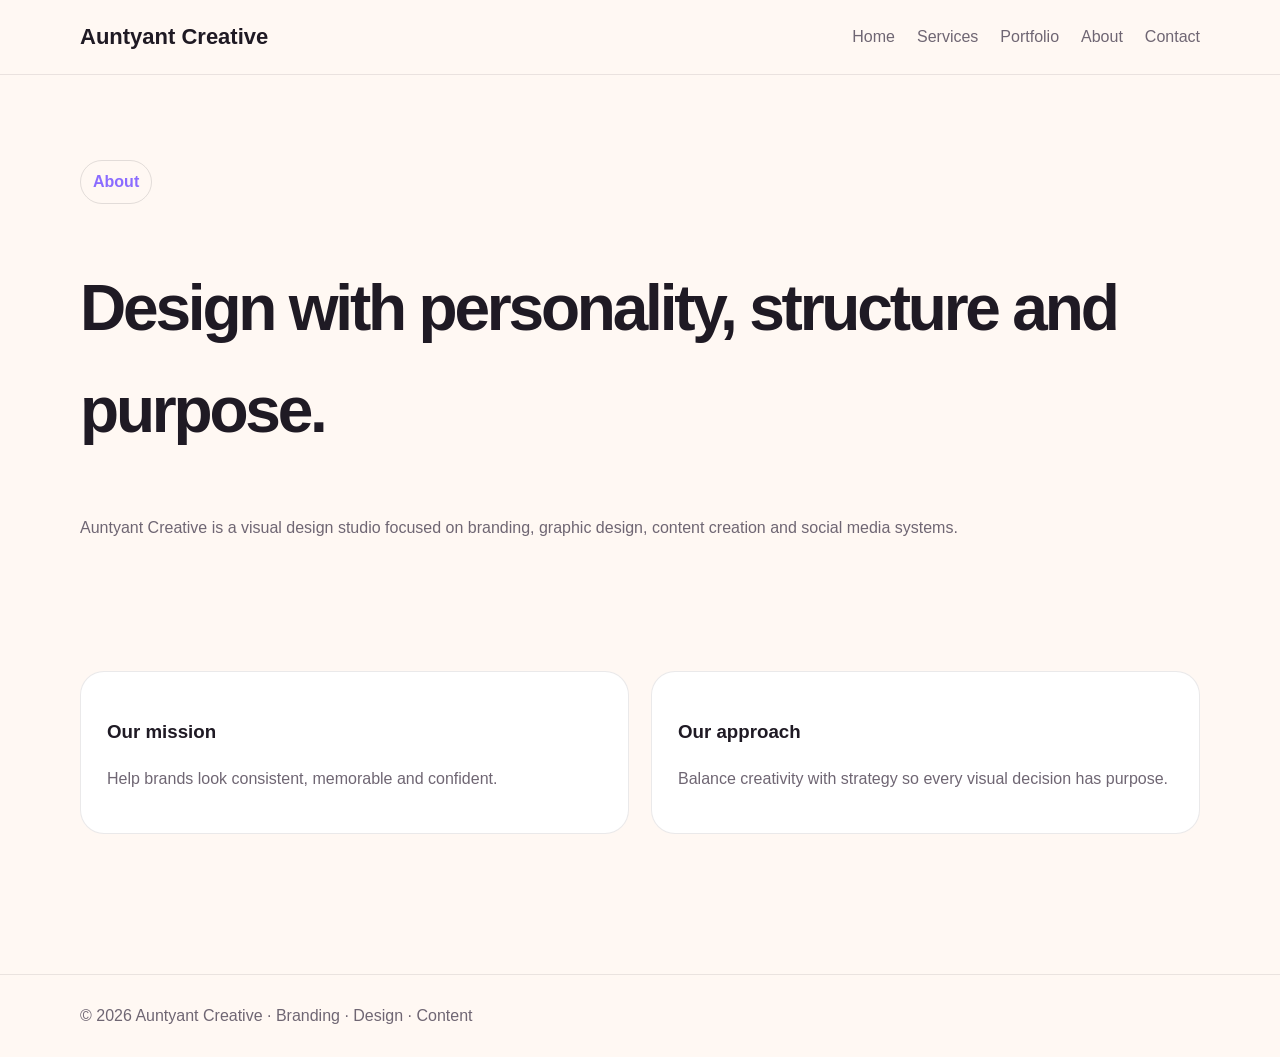
==== about.html @ 15f426d8 "Add files via upload" ====
<!doctype html><html lang="en"><head><meta charset="utf-8"><meta name="viewport" content="width=device-width,initial-scale=1"><meta name="description" content="Auntyant Creative — branding, graphic design, visual content and social media."><title>About | Auntyant Creative</title><link rel="stylesheet" href="assets/css/style.css"></head><body><header><div class="container nav"><a class="brand" href="index.html">Auntyant Creative</a><nav class="navlinks"><a href="index.html">Home</a><a href="services.html">Services</a><a href="portfolio.html">Portfolio</a><a href="about.html">About</a><a href="contact.html">Contact</a></nav></div></header><main><section class="page"><div class="container"><span class="badge">About</span><h1>Design with personality, structure and purpose.</h1><p class="muted">Auntyant Creative is a visual design studio focused on branding, graphic design, content creation and social media systems.</p></div></section><section class="section"><div class="container two"><div class="card"><h3>Our mission</h3><p class="muted">Help brands look consistent, memorable and confident.</p></div><div class="card"><h3>Our approach</h3><p class="muted">Balance creativity with strategy so every visual decision has purpose.</p></div></div></section></main><footer><div class="container">© <span data-year></span> Auntyant Creative · Branding · Design · Content</div></footer><script src="assets/js/main.js"></script></body></html>
---- assets/css/style.css ----
body{margin:0;font-family:Arial,sans-serif;background:#fff8f3;color:#1f1a24;line-height:1.6}
a{text-decoration:none;color:inherit}.container{width:min(1120px,calc(100% - 40px));margin:auto}
header{position:sticky;top:0;background:#fff8f3ee;border-bottom:1px solid #1f1a2418}
.nav{height:74px;display:flex;align-items:center;justify-content:space-between}.brand{font-weight:900;font-size:22px}
.navlinks{display:flex;gap:22px;color:#6f6673}.hero{padding:110px 0 85px;background:radial-gradient(circle at 12% 0%,#ff7a6e1f,transparent 28%),radial-gradient(circle at 88% 5%,#8b6cff1a,transparent 30%)}
.hero-grid{display:grid;grid-template-columns:1.05fr .95fr;gap:50px;align-items:center}.badge{display:inline-block;padding:8px 12px;border:1px solid #1f1a2420;border-radius:99px;color:#8b6cff;font-weight:700}
.hero h1{font-size:clamp(3.1rem,7vw,6.2rem);line-height:.95;letter-spacing:-.06em;margin:20px 0}.grad{background:linear-gradient(90deg,#ff7a6e,#8b6cff);-webkit-background-clip:text;color:transparent}
.muted{color:#6f6673}.btn{display:inline-block;padding:13px 18px;border-radius:14px;font-weight:800;margin-right:10px}.primary{background:linear-gradient(135deg,#ff7a6e,#8b6cff);color:white}.secondary{border:1px solid #1f1a2420;background:white}
.panel,.card{background:#fff;border:1px solid #1f1a2418;border-radius:24px;padding:26px}.panel{min-height:380px;display:flex;flex-direction:column;justify-content:center;background:linear-gradient(145deg,#fff,#fff0eb 60%,#eee7ff)}
.poster{background:#1f1a24;color:white;border-radius:22px;padding:24px}.poster h3{font-size:2rem;margin:10px 0}.line{height:8px;border-radius:99px;background:linear-gradient(90deg,#ff7a6e,#8b6cff);width:75%}
.section{padding:80px 0}.section h2,.page h1{font-size:clamp(2.2rem,5vw,4.2rem);letter-spacing:-.05em}.grid3{display:grid;grid-template-columns:repeat(3,1fr);gap:20px}
.page{padding:85px 0 35px}.portfolio,.two{display:grid;grid-template-columns:1fr 1fr;gap:22px}.process{display:grid;grid-template-columns:repeat(4,1fr);gap:18px}
.step{background:#fff;border:1px solid #1f1a2418;border-radius:22px;padding:24px}.step span{color:#ff7a6e;font-weight:900}
input,textarea{width:100%;box-sizing:border-box;margin:8px 0;padding:14px;background:white;border:1px solid #1f1a2420;border-radius:12px;color:#1f1a24}textarea{min-height:140px}
footer{border-top:1px solid #1f1a2418;padding:28px 0;color:#6f6673;margin-top:60px}
@media(max-width:850px){.hero-grid,.grid3,.portfolio,.two{grid-template-columns:1fr}.process{grid-template-columns:1fr 1fr}.navlinks{gap:12px;font-size:14px}}
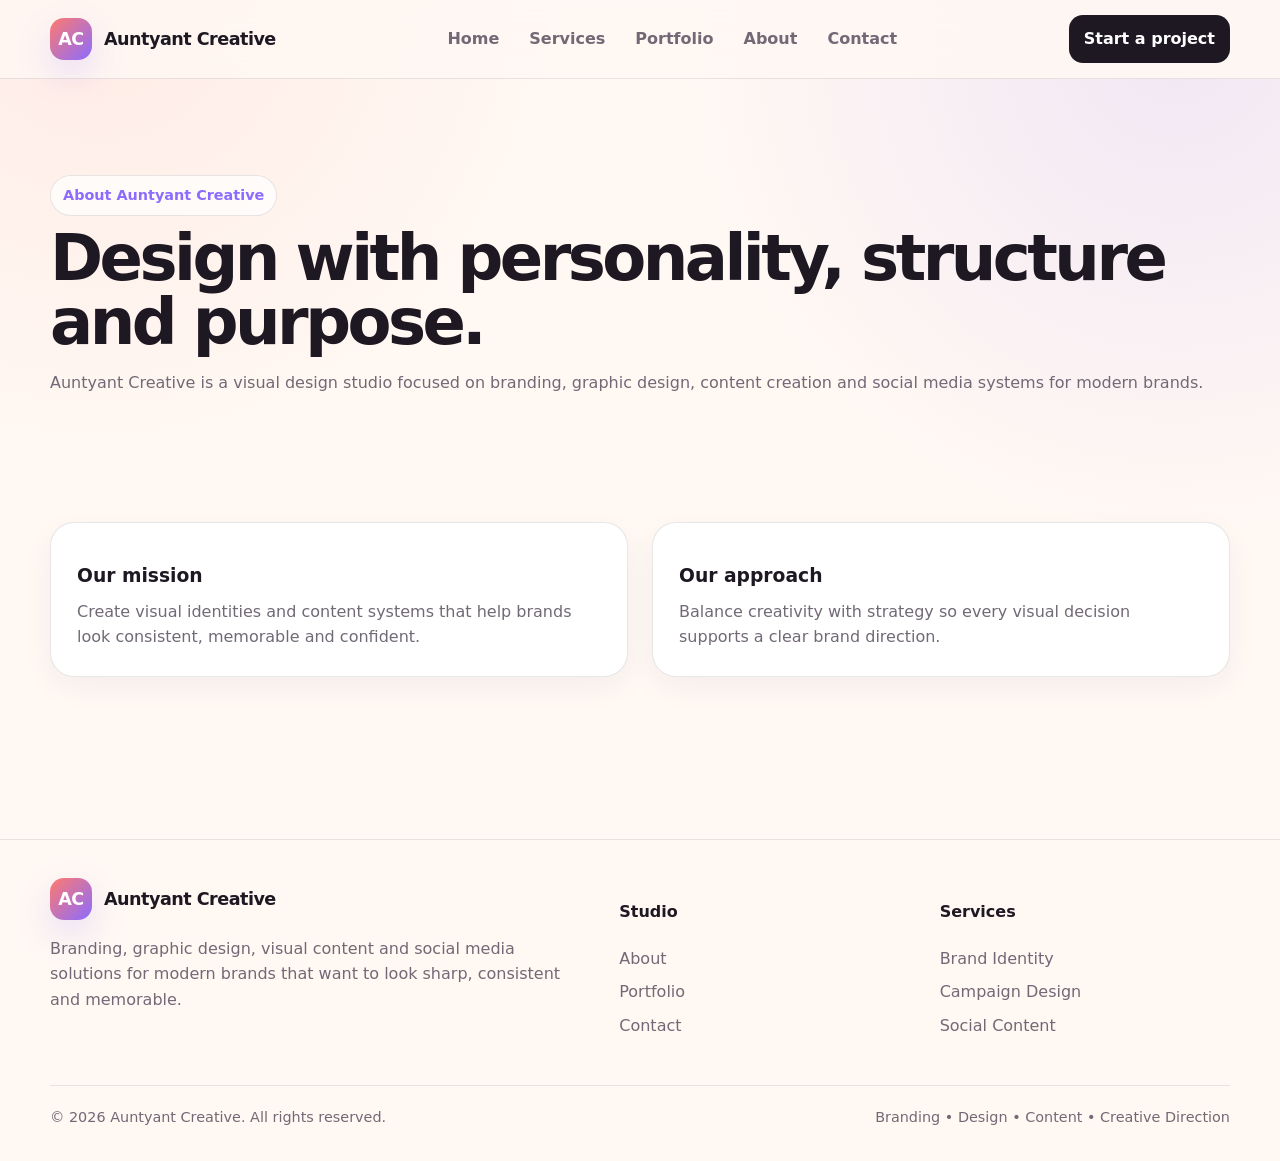
==== commit 4341ec7a: "Add files via upload" ====
--- a/about.html
+++ b/about.html
@@ -1 +1,63 @@
-<!doctype html><html lang="en"><head><meta charset="utf-8"><meta name="viewport" content="width=device-width,initial-scale=1"><meta name="description" content="Auntyant Creative — branding, graphic design, visual content and social media."><title>About | Auntyant Creative</title><link rel="stylesheet" href="assets/css/style.css"></head><body><header><div class="container nav"><a class="brand" href="index.html">Auntyant Creative</a><nav class="navlinks"><a href="index.html">Home</a><a href="services.html">Services</a><a href="portfolio.html">Portfolio</a><a href="about.html">About</a><a href="contact.html">Contact</a></nav></div></header><main><section class="page"><div class="container"><span class="badge">About</span><h1>Design with personality, structure and purpose.</h1><p class="muted">Auntyant Creative is a visual design studio focused on branding, graphic design, content creation and social media systems.</p></div></section><section class="section"><div class="container two"><div class="card"><h3>Our mission</h3><p class="muted">Help brands look consistent, memorable and confident.</p></div><div class="card"><h3>Our approach</h3><p class="muted">Balance creativity with strategy so every visual decision has purpose.</p></div></div></section></main><footer><div class="container">© <span data-year></span> Auntyant Creative · Branding · Design · Content</div></footer><script src="assets/js/main.js"></script></body></html>+<!doctype html>
+<html lang="en">
+<head>
+<meta charset="utf-8">
+<meta name="viewport" content="width=device-width,initial-scale=1">
+<meta name="description" content="Auntyant Creative — branding, graphic design, visual content and social media solutions.">
+<title>About | Auntyant Creative</title>
+<link rel="stylesheet" href="assets/css/style.css">
+</head>
+<body>
+
+<header><div class="container nav">
+  <a class="brand" href="index.html"><span class="brand-mark">AC</span><span>Auntyant Creative</span></a>
+  <nav class="navlinks">
+    <a href="index.html">Home</a>
+    <a href="services.html">Services</a>
+    <a href="portfolio.html">Portfolio</a>
+    <a href="about.html">About</a>
+    <a href="contact.html">Contact</a>
+  </nav>
+  <a class="nav-cta" href="contact.html">Start a project</a>
+</div></header>
+
+<main>
+<section class="page"><div class="container">
+  <span class="badge">About Auntyant Creative</span>
+  <h1>Design with personality, structure and purpose.</h1>
+  <p class="lead">Auntyant Creative is a visual design studio focused on branding, graphic design, content creation and social media systems for modern brands.</p>
+</div></section>
+<section class="section"><div class="container two">
+  <div class="card"><h3>Our mission</h3><p>Create visual identities and content systems that help brands look consistent, memorable and confident.</p></div>
+  <div class="card"><h3>Our approach</h3><p>Balance creativity with strategy so every visual decision supports a clear brand direction.</p></div>
+</div></section>
+</main>
+
+<footer>
+  <div class="container footer-grid">
+    <div class="footer-brand">
+      <a class="brand" href="index.html"><span class="brand-mark">AC</span><span>Auntyant Creative</span></a>
+      <p>Branding, graphic design, visual content and social media solutions for modern brands that want to look sharp, consistent and memorable.</p>
+    </div>
+    <div class="footer-col">
+      <h4>Studio</h4>
+      <a href="about.html">About</a>
+      <a href="portfolio.html">Portfolio</a>
+      <a href="contact.html">Contact</a>
+    </div>
+    <div class="footer-col">
+      <h4>Services</h4>
+      <a href="services.html">Brand Identity</a>
+      <a href="services.html">Campaign Design</a>
+      <a href="services.html">Social Content</a>
+    </div>
+  </div>
+  <div class="container footer-bottom">
+    <span>© <span data-year></span> Auntyant Creative. All rights reserved.</span>
+    <span>Branding • Design • Content • Creative Direction</span>
+  </div>
+</footer>
+<script src="assets/js/main.js"></script>
+
+</body>
+</html>
--- a/assets/css/style.css
+++ b/assets/css/style.css
@@ -1,17 +1,220 @@
-
-body{margin:0;font-family:Arial,sans-serif;background:#fff8f3;color:#1f1a24;line-height:1.6}
-a{text-decoration:none;color:inherit}.container{width:min(1120px,calc(100% - 40px));margin:auto}
-header{position:sticky;top:0;background:#fff8f3ee;border-bottom:1px solid #1f1a2418}
-.nav{height:74px;display:flex;align-items:center;justify-content:space-between}.brand{font-weight:900;font-size:22px}
-.navlinks{display:flex;gap:22px;color:#6f6673}.hero{padding:110px 0 85px;background:radial-gradient(circle at 12% 0%,#ff7a6e1f,transparent 28%),radial-gradient(circle at 88% 5%,#8b6cff1a,transparent 30%)}
-.hero-grid{display:grid;grid-template-columns:1.05fr .95fr;gap:50px;align-items:center}.badge{display:inline-block;padding:8px 12px;border:1px solid #1f1a2420;border-radius:99px;color:#8b6cff;font-weight:700}
-.hero h1{font-size:clamp(3.1rem,7vw,6.2rem);line-height:.95;letter-spacing:-.06em;margin:20px 0}.grad{background:linear-gradient(90deg,#ff7a6e,#8b6cff);-webkit-background-clip:text;color:transparent}
-.muted{color:#6f6673}.btn{display:inline-block;padding:13px 18px;border-radius:14px;font-weight:800;margin-right:10px}.primary{background:linear-gradient(135deg,#ff7a6e,#8b6cff);color:white}.secondary{border:1px solid #1f1a2420;background:white}
-.panel,.card{background:#fff;border:1px solid #1f1a2418;border-radius:24px;padding:26px}.panel{min-height:380px;display:flex;flex-direction:column;justify-content:center;background:linear-gradient(145deg,#fff,#fff0eb 60%,#eee7ff)}
-.poster{background:#1f1a24;color:white;border-radius:22px;padding:24px}.poster h3{font-size:2rem;margin:10px 0}.line{height:8px;border-radius:99px;background:linear-gradient(90deg,#ff7a6e,#8b6cff);width:75%}
-.section{padding:80px 0}.section h2,.page h1{font-size:clamp(2.2rem,5vw,4.2rem);letter-spacing:-.05em}.grid3{display:grid;grid-template-columns:repeat(3,1fr);gap:20px}
-.page{padding:85px 0 35px}.portfolio,.two{display:grid;grid-template-columns:1fr 1fr;gap:22px}.process{display:grid;grid-template-columns:repeat(4,1fr);gap:18px}
-.step{background:#fff;border:1px solid #1f1a2418;border-radius:22px;padding:24px}.step span{color:#ff7a6e;font-weight:900}
-input,textarea{width:100%;box-sizing:border-box;margin:8px 0;padding:14px;background:white;border:1px solid #1f1a2420;border-radius:12px;color:#1f1a24}textarea{min-height:140px}
-footer{border-top:1px solid #1f1a2418;padding:28px 0;color:#6f6673;margin-top:60px}
-@media(max-width:850px){.hero-grid,.grid3,.portfolio,.two{grid-template-columns:1fr}.process{grid-template-columns:1fr 1fr}.navlinks{gap:12px;font-size:14px}}
+:root{
+  --bg:#fff8f3;
+  --bg-soft:#fff2ec;
+  --ink:#1e1823;
+  --muted:#726976;
+  --line:rgba(30,24,35,.10);
+  --card:#ffffff;
+  --coral:#ff7a6e;
+  --violet:#8b6cff;
+  --peach:#ffb59d;
+  --cream:#fff1df;
+  --lilac:#efe8ff;
+  --shadow:0 26px 70px rgba(67,45,78,.10);
+}
+*{box-sizing:border-box}
+html{scroll-behavior:smooth}
+body{
+  margin:0;
+  font-family:Inter,ui-sans-serif,system-ui,-apple-system,BlinkMacSystemFont,"Segoe UI",sans-serif;
+  color:var(--ink);
+  background:
+    radial-gradient(circle at 8% 0%,rgba(255,122,110,.10),transparent 28%),
+    radial-gradient(circle at 92% 4%,rgba(139,108,255,.12),transparent 30%),
+    var(--bg);
+  line-height:1.6;
+}
+a{text-decoration:none;color:inherit}
+.container{width:min(1180px,calc(100% - 40px));margin:auto}
+header{
+  position:sticky;top:0;z-index:40;
+  background:rgba(255,248,243,.88);
+  backdrop-filter:blur(16px);
+  border-bottom:1px solid var(--line)
+}
+.nav{
+  min-height:78px;display:grid;grid-template-columns:auto 1fr auto;align-items:center;
+  gap:24px;
+}
+.brand{display:flex;align-items:center;gap:12px;font-weight:900;letter-spacing:-.03em;font-size:1.1rem}
+.brand-mark{
+  width:42px;height:42px;border-radius:14px;
+  display:grid;place-items:center;
+  background:linear-gradient(135deg,var(--coral),var(--violet));
+  color:#fff;font-weight:900;box-shadow:0 14px 34px rgba(139,108,255,.18)
+}
+.navlinks{
+  display:flex;justify-content:center;align-items:center;gap:30px;
+  color:var(--muted);font-weight:600
+}
+.navlinks a{position:relative}
+.navlinks a:after{
+  content:"";position:absolute;left:0;right:0;bottom:-8px;height:2px;border-radius:99px;
+  background:linear-gradient(90deg,var(--coral),var(--violet));
+  transform:scaleX(0);transform-origin:center;transition:.2s
+}
+.navlinks a:hover{color:var(--ink)}
+.navlinks a:hover:after{transform:scaleX(1)}
+.nav-cta{
+  padding:11px 15px;border-radius:14px;
+  background:var(--ink);color:#fff;font-weight:800
+}
+
+.hero{padding:108px 0 84px}
+.hero-grid{display:grid;grid-template-columns:1.03fr .97fr;gap:56px;align-items:center}
+.badge{
+  display:inline-flex;padding:8px 12px;border-radius:999px;
+  border:1px solid var(--line);background:rgba(255,255,255,.7);
+  color:var(--violet);font-size:.9rem;font-weight:800
+}
+.hero h1{
+  font-size:clamp(3.25rem,7vw,6.6rem);
+  line-height:.94;letter-spacing:-.065em;margin:22px 0 22px
+}
+.grad{
+  background:linear-gradient(90deg,var(--coral),var(--violet));
+  -webkit-background-clip:text;background-clip:text;color:transparent
+}
+.hero p{color:var(--muted);font-size:1.08rem;max-width:720px}
+.actions{display:flex;gap:14px;flex-wrap:wrap;margin-top:28px}
+.btn{
+  display:inline-flex;align-items:center;justify-content:center;
+  padding:13px 18px;border-radius:14px;font-weight:850;
+  border:1px solid var(--line);transition:.2s ease
+}
+.btn:hover{transform:translateY(-2px)}
+.primary{background:linear-gradient(135deg,var(--coral),var(--violet));color:#fff;border:0}
+.secondary{background:#fff}
+.hero-visual{
+  min-height:520px;border-radius:34px;border:1px solid var(--line);
+  background:linear-gradient(145deg,#fff,#fff2eb 56%,#efe8ff);
+  box-shadow:var(--shadow);padding:26px;position:relative;overflow:hidden
+}
+.blob,.tile{position:absolute;border-radius:24px}
+.blob.one{width:210px;height:210px;right:20px;top:24px;background:linear-gradient(135deg,var(--coral),var(--peach));transform:rotate(-8deg)}
+.blob.two{width:180px;height:180px;left:28px;bottom:32px;background:linear-gradient(135deg,var(--violet),#cdbfff);transform:rotate(10deg)}
+.board{
+  position:relative;z-index:2;display:grid;grid-template-columns:1.12fr .88fr;
+  grid-template-rows:170px 135px 130px;gap:14px;height:100%
+}
+.tile{
+  position:relative;border:1px solid rgba(30,24,35,.08);
+  background:rgba(255,255,255,.82);backdrop-filter:blur(8px);
+  box-shadow:0 14px 36px rgba(67,45,78,.08)
+}
+.board .poster{grid-column:1;grid-row:1 / span 2;padding:26px;background:#231c2b;color:#fff}
+.board .poster small{color:#d9cfde}
+.board .poster h3{font-size:2rem;line-height:1.05;letter-spacing:-.04em;margin:12px 0 18px}
+.board .poster .line{height:8px;border-radius:99px;background:linear-gradient(90deg,var(--coral),var(--violet));width:78%}
+.board .swatches{grid-column:2;grid-row:1;padding:18px;background:#fff}
+.swatch-grid{display:grid;grid-template-columns:repeat(2,1fr);gap:10px;margin-top:18px}
+.sw{height:48px;border-radius:14px}
+.sw.a{background:var(--coral)} .sw.b{background:var(--violet)} .sw.c{background:var(--cream)} .sw.d{background:#1f1a24}
+.board .quote{grid-column:2;grid-row:2;padding:18px;background:linear-gradient(135deg,#fff,#fff4ee)}
+.quote p{margin:28px 0 0;font-size:1rem;font-weight:700;line-height:1.35}
+.board .mockup{grid-column:1 / span 2;grid-row:3;padding:18px;background:#fff}
+.mockup-top{display:flex;justify-content:space-between;color:var(--muted);font-size:.85rem;margin-bottom:16px}
+.mockup-lines{display:grid;gap:10px}
+.mockup-lines span{display:block;height:14px;border-radius:99px;background:linear-gradient(90deg,#f7d0c8,#ede3ff)}
+.mockup-lines span:nth-child(1){width:82%}
+.mockup-lines span:nth-child(2){width:58%}
+.mockup-lines span:nth-child(3){width:70%}
+
+.trust-bar{padding:8px 0 48px}
+.trust{
+  display:grid;grid-template-columns:repeat(4,1fr);gap:18px;
+  padding:20px 0;border-top:1px solid var(--line);border-bottom:1px solid var(--line)
+}
+.trust div{font-weight:800;color:var(--muted);text-align:center}
+.trust span{color:var(--ink)}
+
+.section{padding:86px 0}
+.section-head{max-width:800px;margin-bottom:38px}
+.section-head h2,.page h1{
+  font-size:clamp(2.3rem,5vw,4.6rem);line-height:1;letter-spacing:-.055em;margin:10px 0 16px
+}
+.section-head p,.page p.lead{color:var(--muted);margin:0}
+.grid3{display:grid;grid-template-columns:repeat(3,1fr);gap:20px}
+.card{
+  background:#fff;border:1px solid var(--line);border-radius:24px;padding:26px;
+  box-shadow:0 10px 30px rgba(67,45,78,.05)
+}
+.icon{
+  width:46px;height:46px;border-radius:14px;display:grid;place-items:center;
+  background:linear-gradient(135deg,rgba(255,122,110,.16),rgba(139,108,255,.14))
+}
+.card h3{margin:12px 0 8px}
+.card p{margin:0;color:var(--muted)}
+
+.projects{display:grid;grid-template-columns:repeat(2,1fr);gap:22px}
+.project{
+  min-height:320px;display:flex;flex-direction:column;justify-content:space-between
+}
+.project .preview{
+  height:160px;border-radius:18px;margin-bottom:18px;border:1px solid rgba(30,24,35,.08);
+  overflow:hidden;position:relative
+}
+.project:nth-child(1) .preview{background:linear-gradient(145deg,#fff,#ffe7df)}
+.project:nth-child(2) .preview{background:linear-gradient(145deg,#fff,#ece6ff)}
+.project:nth-child(3) .preview{background:linear-gradient(145deg,#fff,#fff2d9)}
+.project:nth-child(4) .preview{background:linear-gradient(145deg,#fff,#e8f8f4)}
+.preview:before,.preview:after{content:"";position:absolute;border-radius:20px}
+.project:nth-child(1) .preview:before{width:140px;height:90px;left:18px;top:22px;background:#201b28}
+.project:nth-child(1) .preview:after{width:90px;height:90px;right:18px;bottom:18px;background:linear-gradient(135deg,var(--coral),var(--violet))}
+.project:nth-child(2) .preview:before{width:210px;height:16px;left:18px;top:24px;background:#ffffffd0}
+.project:nth-child(2) .preview:after{width:170px;height:82px;right:22px;bottom:22px;background:linear-gradient(135deg,var(--violet),#c7b6ff)}
+.project:nth-child(3) .preview:before{width:110px;height:110px;left:24px;top:24px;background:linear-gradient(135deg,var(--coral),var(--peach))}
+.project:nth-child(3) .preview:after{width:200px;height:18px;right:20px;bottom:30px;background:#ffffffd4}
+.project:nth-child(4) .preview:before{width:200px;height:120px;left:24px;top:18px;background:#ffffffd4}
+.project:nth-child(4) .preview:after{width:70px;height:70px;right:26px;bottom:26px;background:linear-gradient(135deg,#89d3c2,#d5fff4)}
+
+.tag{
+  display:inline-flex;width:max-content;padding:6px 10px;border-radius:999px;
+  border:1px solid var(--line);font-size:.82rem;color:var(--violet)
+}
+.project small{color:var(--muted)}
+
+.process{display:grid;grid-template-columns:repeat(4,1fr);gap:18px}
+.step{background:#fff;border:1px solid var(--line);border-radius:22px;padding:24px}
+.step span{color:var(--coral);font-weight:900;font-size:.9rem}
+.step h3{margin:10px 0}
+.step p{margin:0;color:var(--muted)}
+
+.page{padding:96px 0 40px}
+.two{display:grid;grid-template-columns:1fr 1fr;gap:24px}
+.cta{
+  padding:44px;border-radius:30px;
+  background:linear-gradient(135deg,#1f1a24,#3d2d4a);color:#fff
+}
+.cta h2{font-size:clamp(2rem,4vw,3.4rem);letter-spacing:-.05em;margin:0 0 12px}
+.cta p{color:#d9d1dd;max-width:760px}
+form{display:grid;gap:14px}
+input,textarea{
+  width:100%;padding:14px 15px;border:1px solid var(--line);border-radius:14px;
+  background:#fff;color:var(--ink);font:inherit;outline:none
+}
+textarea{min-height:150px;resize:vertical}
+input:focus,textarea:focus{border-color:var(--violet)}
+
+footer{border-top:1px solid var(--line);margin-top:76px}
+.footer-grid{display:grid;grid-template-columns:1.3fr .7fr .7fr;gap:30px;padding:38px 0}
+.footer-brand p,.footer-col a{color:var(--muted)}
+.footer-col a{display:block;margin:8px 0}
+.footer-col a:hover{color:var(--ink)}
+.footer-bottom{
+  border-top:1px solid var(--line);padding:20px 0 32px;
+  color:var(--muted);font-size:.9rem;display:flex;justify-content:space-between;gap:20px
+}
+
+@media(max-width:980px){
+  .hero-grid,.grid3,.projects,.two,.footer-grid{grid-template-columns:1fr}
+  .process,.trust{grid-template-columns:1fr 1fr}
+  .nav{grid-template-columns:auto 1fr}
+  .nav-cta{display:none}
+  .navlinks{justify-content:flex-end;gap:16px}
+}
+@media(max-width:640px){
+  .process,.trust,.board{grid-template-columns:1fr}
+  .board{display:block}
+  .board .tile{position:relative;margin-bottom:14px}
+}
